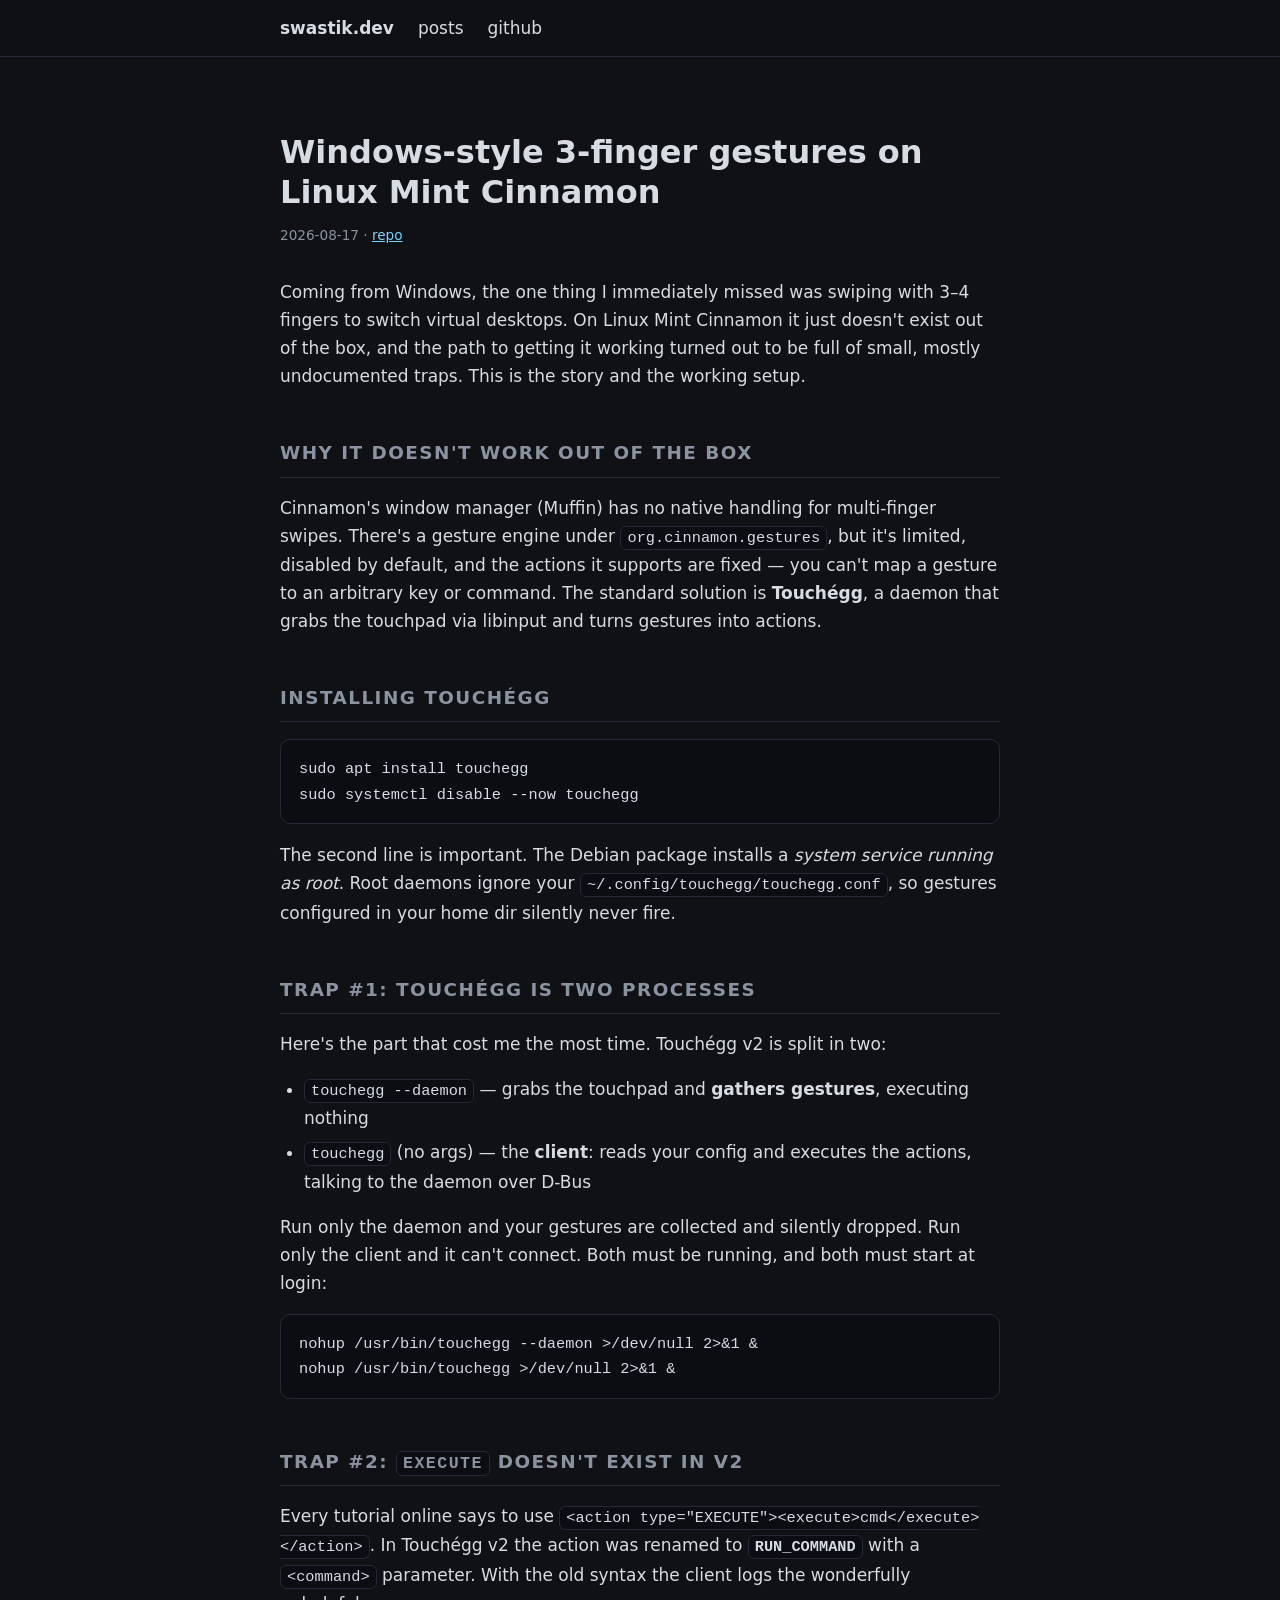
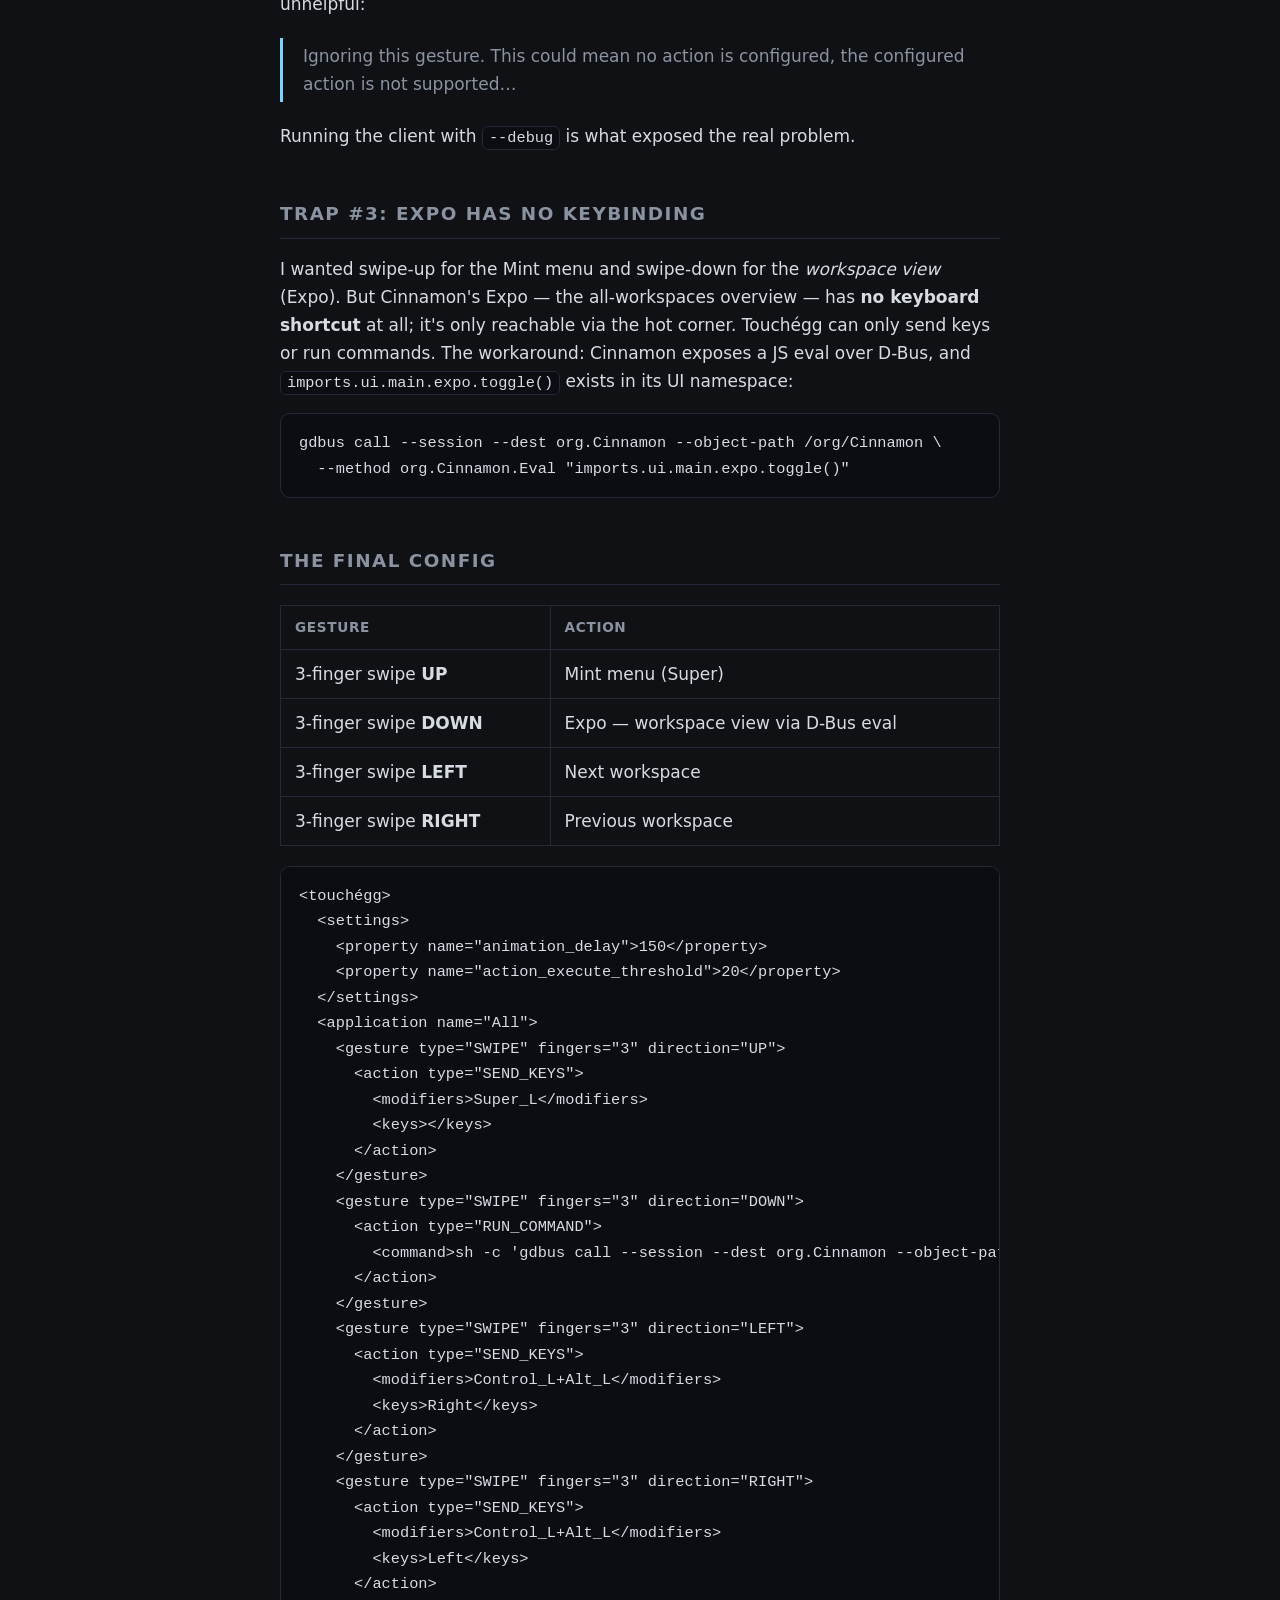
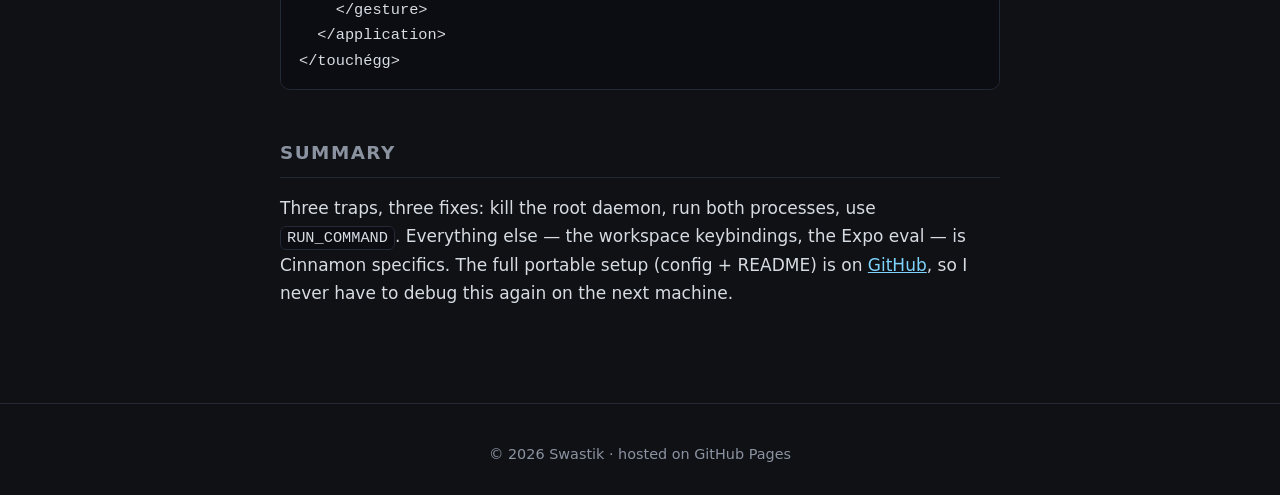
==== posts/touchegg-3-finger-gestures.html @ 6a171cc2 "Initial site: index, styles, and first post on Touchégg gestures" ====
<!DOCTYPE html>
<html lang="en">
<head>
<meta charset="UTF-8">
<meta name="viewport" content="width=device-width, initial-scale=1.0">
<title>Windows-style 3-finger gestures on Linux Mint Cinnamon — Swastik</title>
<meta name="description" content="Getting swipe-to-switch-workspace working on Cinnamon: Touchégg's two-process architecture, the RUN_COMMAND gotcha, and opening Expo via D-Bus.">
<link rel="stylesheet" href="/css/style.css">
</head>
<body>
<header class="site-head">
  <nav>
    <a class="brand" href="/">swastik.dev</a>
    <a href="/#posts">posts</a>
    <a href="https://github.com/Swastik36">github</a>
  </nav>
</header>
<article class="post">
  <h1>Windows-style 3-finger gestures on Linux Mint Cinnamon</h1>
  <div class="post-meta">2026-08-17 · <a href="https://github.com/Swastik36/touchegg-gestures">repo</a></div>

  <p>Coming from Windows, the one thing I immediately missed was swiping with 3–4 fingers to switch virtual desktops. On Linux Mint Cinnamon it just doesn't exist out of the box, and the path to getting it working turned out to be full of small, mostly undocumented traps. This is the story and the working setup.</p>

  <h2>Why it doesn't work out of the box</h2>
  <p>Cinnamon's window manager (Muffin) has no native handling for multi-finger swipes. There's a gesture engine under <code>org.cinnamon.gestures</code>, but it's limited, disabled by default, and the actions it supports are fixed — you can't map a gesture to an arbitrary key or command. The standard solution is <strong>Touchégg</strong>, a daemon that grabs the touchpad via libinput and turns gestures into actions.</p>

  <h2>Installing Touchégg</h2>
  <pre><code>sudo apt install touchegg
sudo systemctl disable --now touchegg</code></pre>
  <p>The second line is important. The Debian package installs a <em>system service running as root</em>. Root daemons ignore your <code>~/.config/touchegg/touchegg.conf</code>, so gestures configured in your home dir silently never fire.</p>

  <h2>Trap #1: Touchégg is two processes</h2>
  <p>Here's the part that cost me the most time. Touchégg v2 is split in two:</p>
  <ul>
    <li><code>touchegg --daemon</code> — grabs the touchpad and <strong>gathers gestures</strong>, executing nothing</li>
    <li><code>touchegg</code> (no args) — the <strong>client</strong>: reads your config and executes the actions, talking to the daemon over D-Bus</li>
  </ul>
  <p>Run only the daemon and your gestures are collected and silently dropped. Run only the client and it can't connect. Both must be running, and both must start at login:</p>
  <pre><code>nohup /usr/bin/touchegg --daemon >/dev/null 2>&1 &amp;
nohup /usr/bin/touchegg >/dev/null 2>&1 &amp;</code></pre>

  <h2>Trap #2: <code>EXECUTE</code> doesn't exist in v2</h2>
  <p>Every tutorial online says to use <code>&lt;action type="EXECUTE"&gt;&lt;execute&gt;cmd&lt;/execute&gt;&lt;/action&gt;</code>. In Touchégg v2 the action was renamed to <strong><code>RUN_COMMAND</code></strong> with a <code>&lt;command&gt;</code> parameter. With the old syntax the client logs the wonderfully unhelpful:</p>
  <blockquote>Ignoring this gesture. This could mean no action is configured, the configured action is not supported…</blockquote>
  <p>Running the client with <code>--debug</code> is what exposed the real problem.</p>

  <h2>Trap #3: Expo has no keybinding</h2>
  <p>I wanted swipe-up for the Mint menu and swipe-down for the <em>workspace view</em> (Expo). But Cinnamon's Expo — the all-workspaces overview — has <strong>no keyboard shortcut</strong> at all; it's only reachable via the hot corner. Touchégg can only send keys or run commands. The workaround: Cinnamon exposes a JS eval over D-Bus, and <code>imports.ui.main.expo.toggle()</code> exists in its UI namespace:</p>
  <pre><code>gdbus call --session --dest org.Cinnamon --object-path /org/Cinnamon \
  --method org.Cinnamon.Eval "imports.ui.main.expo.toggle()"</code></pre>

  <h2>The final config</h2>
  <table>
    <thead><tr><th>Gesture</th><th>Action</th></tr></thead>
    <tbody>
      <tr><td>3-finger swipe <strong>UP</strong></td><td>Mint menu (Super)</td></tr>
      <tr><td>3-finger swipe <strong>DOWN</strong></td><td>Expo — workspace view via D-Bus eval</td></tr>
      <tr><td>3-finger swipe <strong>LEFT</strong></td><td>Next workspace</td></tr>
      <tr><td>3-finger swipe <strong>RIGHT</strong></td><td>Previous workspace</td></tr>
    </tbody>
  </table>
  <pre><code>&lt;touchégg&gt;
  &lt;settings&gt;
    &lt;property name="animation_delay"&gt;150&lt;/property&gt;
    &lt;property name="action_execute_threshold"&gt;20&lt;/property&gt;
  &lt;/settings&gt;
  &lt;application name="All"&gt;
    &lt;gesture type="SWIPE" fingers="3" direction="UP"&gt;
      &lt;action type="SEND_KEYS"&gt;
        &lt;modifiers&gt;Super_L&lt;/modifiers&gt;
        &lt;keys&gt;&lt;/keys&gt;
      &lt;/action&gt;
    &lt;/gesture&gt;
    &lt;gesture type="SWIPE" fingers="3" direction="DOWN"&gt;
      &lt;action type="RUN_COMMAND"&gt;
        &lt;command&gt;sh -c 'gdbus call --session --dest org.Cinnamon --object-path /org/Cinnamon --method org.Cinnamon.Eval "imports.ui.main.expo.toggle()"'&lt;/command&gt;
      &lt;/action&gt;
    &lt;/gesture&gt;
    &lt;gesture type="SWIPE" fingers="3" direction="LEFT"&gt;
      &lt;action type="SEND_KEYS"&gt;
        &lt;modifiers&gt;Control_L+Alt_L&lt;/modifiers&gt;
        &lt;keys&gt;Right&lt;/keys&gt;
      &lt;/action&gt;
    &lt;/gesture&gt;
    &lt;gesture type="SWIPE" fingers="3" direction="RIGHT"&gt;
      &lt;action type="SEND_KEYS"&gt;
        &lt;modifiers&gt;Control_L+Alt_L&lt;/modifiers&gt;
        &lt;keys&gt;Left&lt;/keys&gt;
      &lt;/action&gt;
    &lt;/gesture&gt;
  &lt;/application&gt;
&lt;/touchégg&gt;</code></pre>

  <h2>Summary</h2>
  <p>Three traps, three fixes: kill the root daemon, run both processes, use <code>RUN_COMMAND</code>. Everything else — the workspace keybindings, the Expo eval — is Cinnamon specifics. The full portable setup (config + README) is on <a href="https://github.com/Swastik36/touchegg-gestures">GitHub</a>, so I never have to debug this again on the next machine.</p>
</article>
<footer>
  <p>© 2026 Swastik · hosted on GitHub Pages</p>
</footer>
</body>
</html>
---- css/style.css ----
:root {
  --bg: #0f1115;
  --fg: #d7dce3;
  --muted: #8b93a1;
  --accent: #7dd3fc;
  --card: #161a21;
  --border: #232936;
  --code-bg: #0b0d12;
}

* { box-sizing: border-box; }

body {
  margin: 0;
  background: var(--bg);
  color: var(--fg);
  font: 17px/1.65 system-ui, -apple-system, "Segoe UI", sans-serif;
}

.site-head {
  border-bottom: 1px solid var(--border);
  position: sticky;
  top: 0;
  background: rgba(15, 17, 21, 0.9);
  backdrop-filter: blur(8px);
}

.site-head nav {
  max-width: 760px;
  margin: 0 auto;
  padding: 14px 20px;
  display: flex;
  gap: 24px;
  align-items: center;
}

.site-head a { color: var(--fg); text-decoration: none; }
.site-head a:hover { color: var(--accent); }
.site-head .brand { font-weight: 700; }

main {
  max-width: 760px;
  margin: 0 auto;
  padding: 48px 20px 80px;
}

.hero h1 { font-size: 2.2rem; margin-bottom: 8px; }
.hero p { color: var(--muted); max-width: 60ch; }

h2 {
  margin-top: 64px;
  padding-bottom: 8px;
  border-bottom: 1px solid var(--border);
  font-size: 1.15rem;
  text-transform: uppercase;
  letter-spacing: 0.08em;
  color: var(--muted);
}

.post-item {
  background: var(--card);
  border: 1px solid var(--border);
  border-radius: 12px;
  padding: 20px 24px;
  margin: 20px 0;
}

.post-item h3 { margin: 6px 0 10px; font-size: 1.2rem; }
.post-item h3 a { color: var(--fg); text-decoration: none; }
.post-item h3 a:hover { color: var(--accent); }
.post-item p { margin: 0; color: var(--muted); }
.post-meta { font-size: 0.85rem; color: var(--muted); }

article.post {
  max-width: 760px;
  margin: 0 auto;
  padding: 48px 20px 80px;
}

article.post h1 { font-size: 2rem; line-height: 1.25; margin-bottom: 12px; }
article.post .post-meta { margin-bottom: 32px; }
article.post h2 { margin-top: 48px; }
article.post h3 { margin-top: 32px; }
article.post p { margin: 16px 0; }
article.post a { color: var(--accent); }
article.post ul, article.post ol { padding-left: 24px; }
article.post li { margin: 6px 0; }

code {
  background: var(--code-bg);
  border: 1px solid var(--border);
  border-radius: 6px;
  padding: 2px 6px;
  font-size: 0.9em;
}

pre {
  background: var(--code-bg);
  border: 1px solid var(--border);
  border-radius: 10px;
  padding: 16px 18px;
  overflow-x: auto;
  line-height: 1.5;
}

pre code { background: none; border: none; padding: 0; }

table {
  width: 100%;
  border-collapse: collapse;
  margin: 20px 0;
}

th, td {
  text-align: left;
  padding: 10px 14px;
  border: 1px solid var(--border);
}

th { color: var(--muted); text-transform: uppercase; font-size: 0.85rem; letter-spacing: 0.05em; }

blockquote {
  margin: 20px 0;
  padding: 4px 20px;
  border-left: 3px solid var(--accent);
  color: var(--muted);
}

footer {
  border-top: 1px solid var(--border);
  padding: 24px 20px;
  text-align: center;
  color: var(--muted);
  font-size: 0.9rem;
}
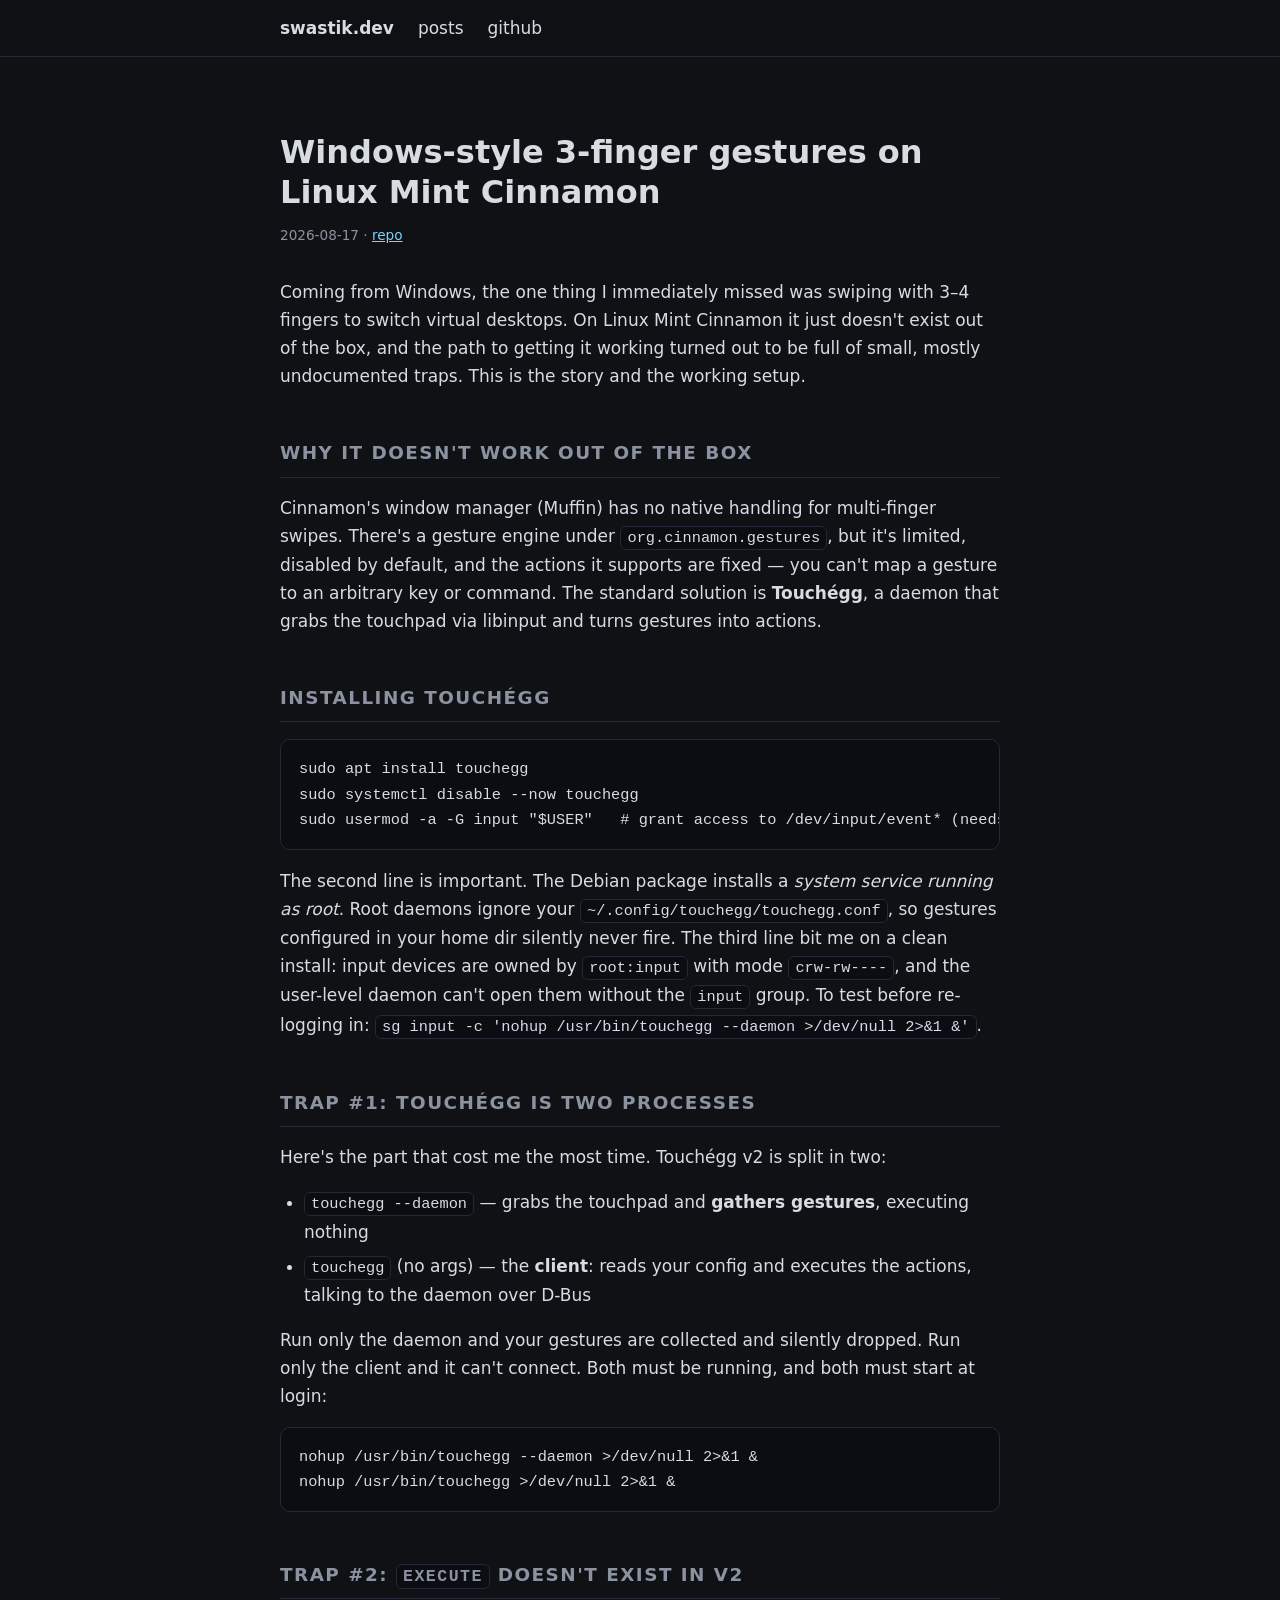
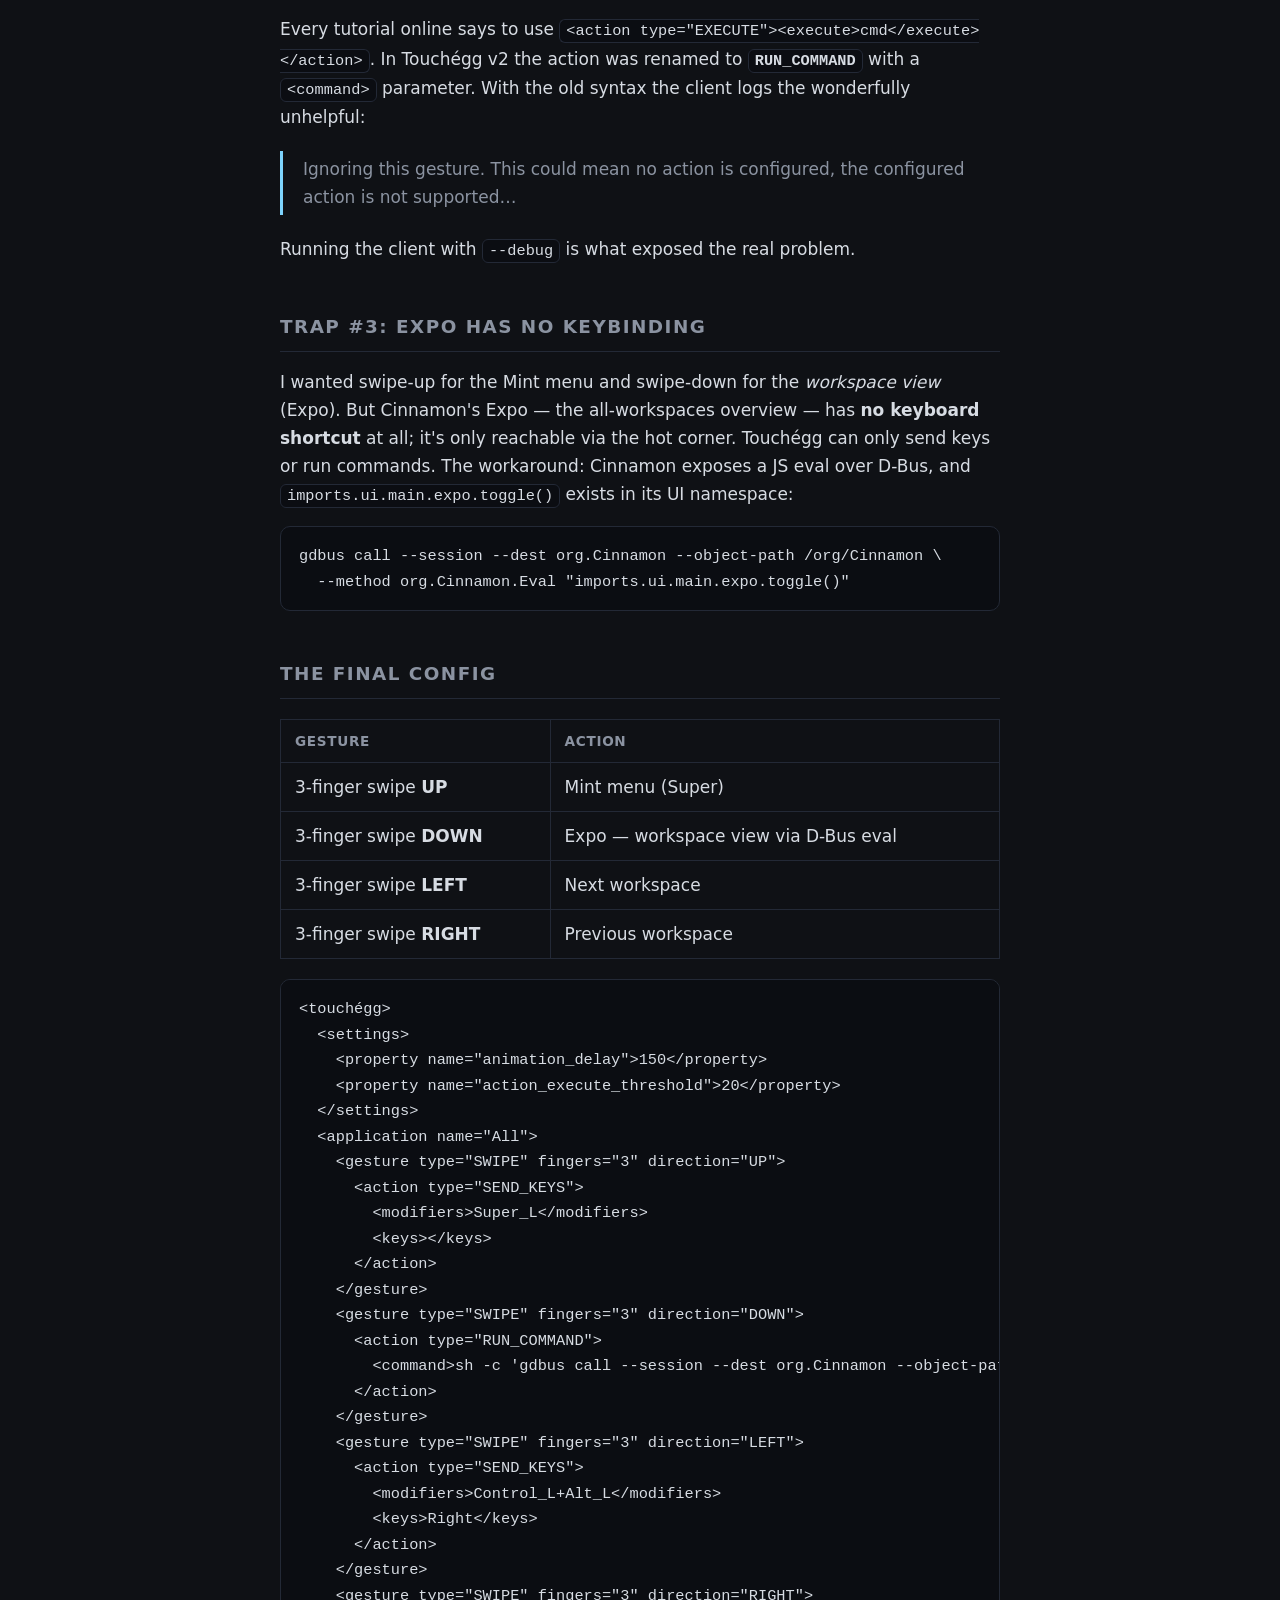
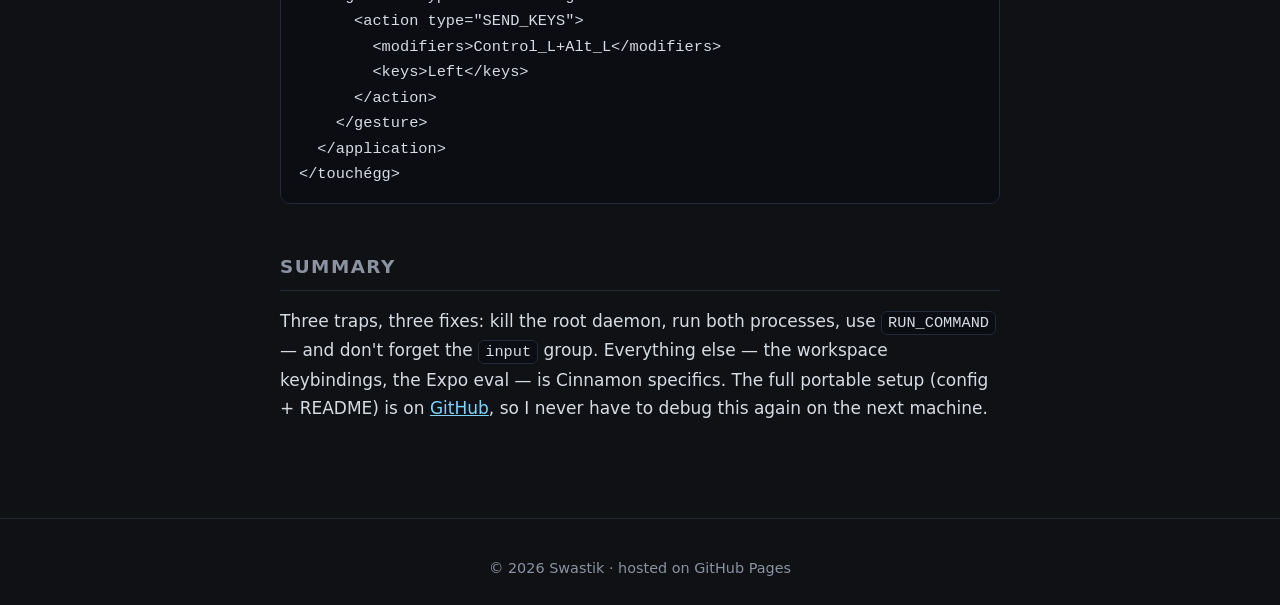
==== commit b98ae252: "Add input group requirement to Touchégg post" ====
--- a/posts/touchegg-3-finger-gestures.html
+++ b/posts/touchegg-3-finger-gestures.html
@@ -26,8 +26,9 @@
 
   <h2>Installing Touchégg</h2>
   <pre><code>sudo apt install touchegg
-sudo systemctl disable --now touchegg</code></pre>
-  <p>The second line is important. The Debian package installs a <em>system service running as root</em>. Root daemons ignore your <code>~/.config/touchegg/touchegg.conf</code>, so gestures configured in your home dir silently never fire.</p>
+sudo systemctl disable --now touchegg
+sudo usermod -a -G input "$USER"   # grant access to /dev/input/event* (needs re-login)</code></pre>
+  <p>The second line is important. The Debian package installs a <em>system service running as root</em>. Root daemons ignore your <code>~/.config/touchegg/touchegg.conf</code>, so gestures configured in your home dir silently never fire. The third line bit me on a clean install: input devices are owned by <code>root:input</code> with mode <code>crw-rw----</code>, and the user-level daemon can't open them without the <code>input</code> group. To test before re-logging in: <code>sg input -c 'nohup /usr/bin/touchegg --daemon &gt;/dev/null 2&gt;&amp;1 &amp;'</code>.</p>
 
   <h2>Trap #1: Touchégg is two processes</h2>
   <p>Here's the part that cost me the most time. Touchégg v2 is split in two:</p>
@@ -92,7 +93,7 @@
 &lt;/touchégg&gt;</code></pre>
 
   <h2>Summary</h2>
-  <p>Three traps, three fixes: kill the root daemon, run both processes, use <code>RUN_COMMAND</code>. Everything else — the workspace keybindings, the Expo eval — is Cinnamon specifics. The full portable setup (config + README) is on <a href="https://github.com/Swastik36/touchegg-gestures">GitHub</a>, so I never have to debug this again on the next machine.</p>
+  <p>Three traps, three fixes: kill the root daemon, run both processes, use <code>RUN_COMMAND</code> — and don't forget the <code>input</code> group. Everything else — the workspace keybindings, the Expo eval — is Cinnamon specifics. The full portable setup (config + README) is on <a href="https://github.com/Swastik36/touchegg-gestures">GitHub</a>, so I never have to debug this again on the next machine.</p>
 </article>
 <footer>
   <p>© 2026 Swastik · hosted on GitHub Pages</p>
